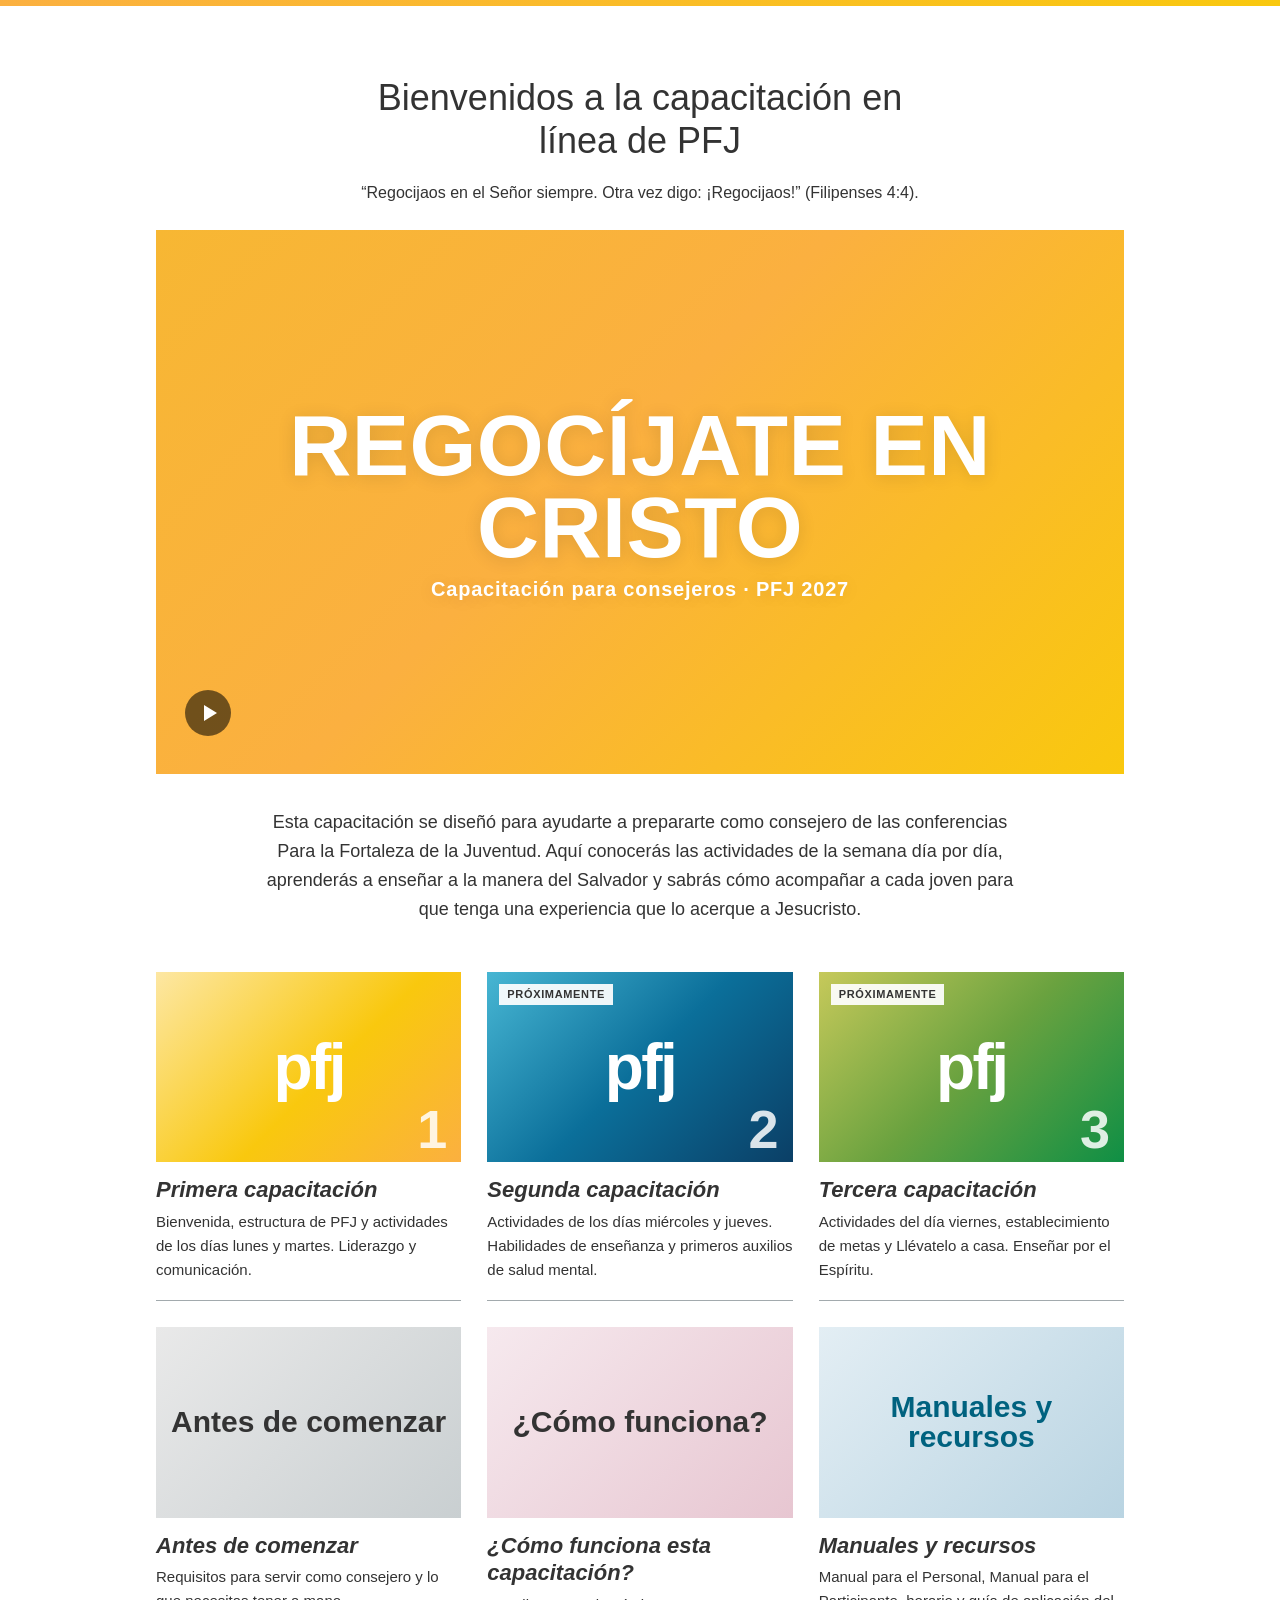
==== index.html @ 68f56d25 "Agregar página de inicio que lleva a la capacitación Co-Authored-By: Claude Opus 5.5 <noreply@anthro" ====
<!DOCTYPE html>
<html lang="es">
<head>
  <meta charset="utf-8">
  <meta name="viewport" content="width=device-width, initial-scale=1">
  <title>Capacitación PFJ</title>
  <meta http-equiv="refresh" content="0; url=capacitacion-online/">
  <link rel="canonical" href="capacitacion-online/">
</head>
<body>
  <p>Redirigiendo a la <a href="capacitacion-online/">capacitación</a>…</p>
</body>
</html>
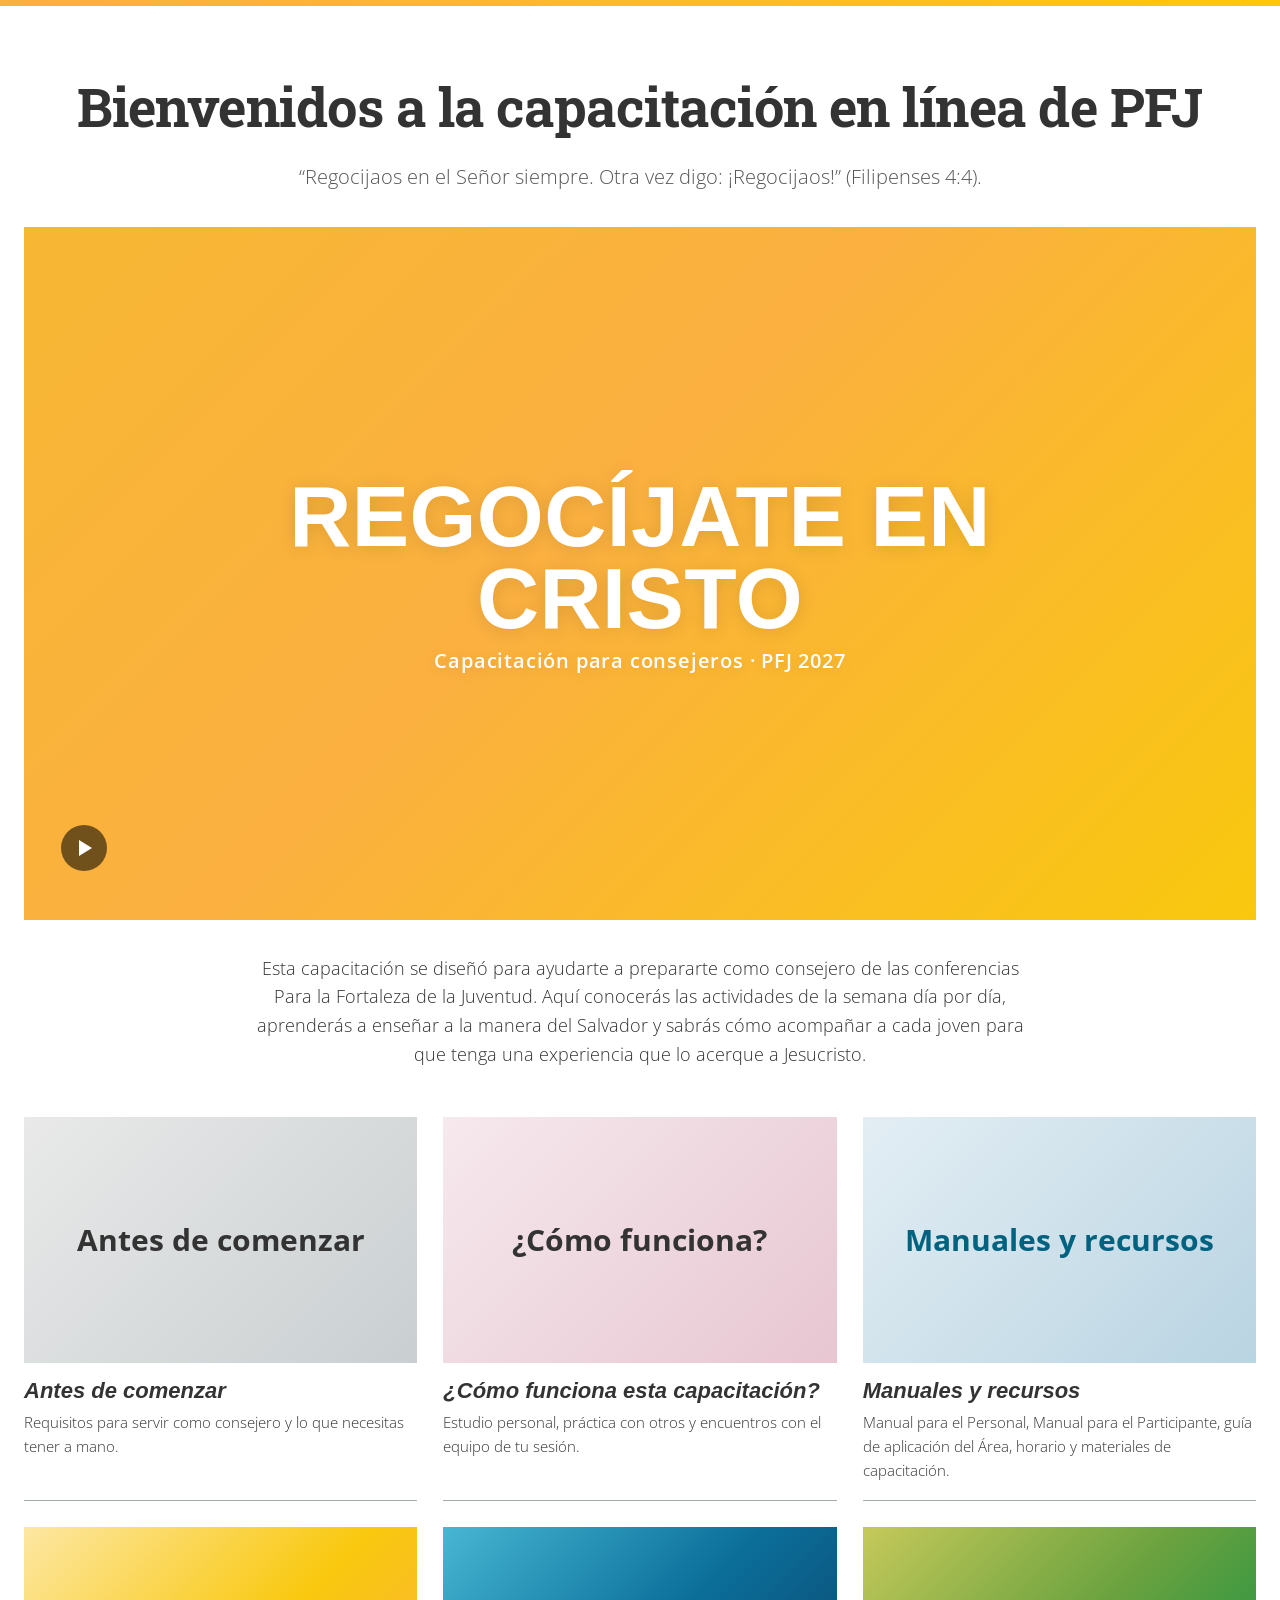
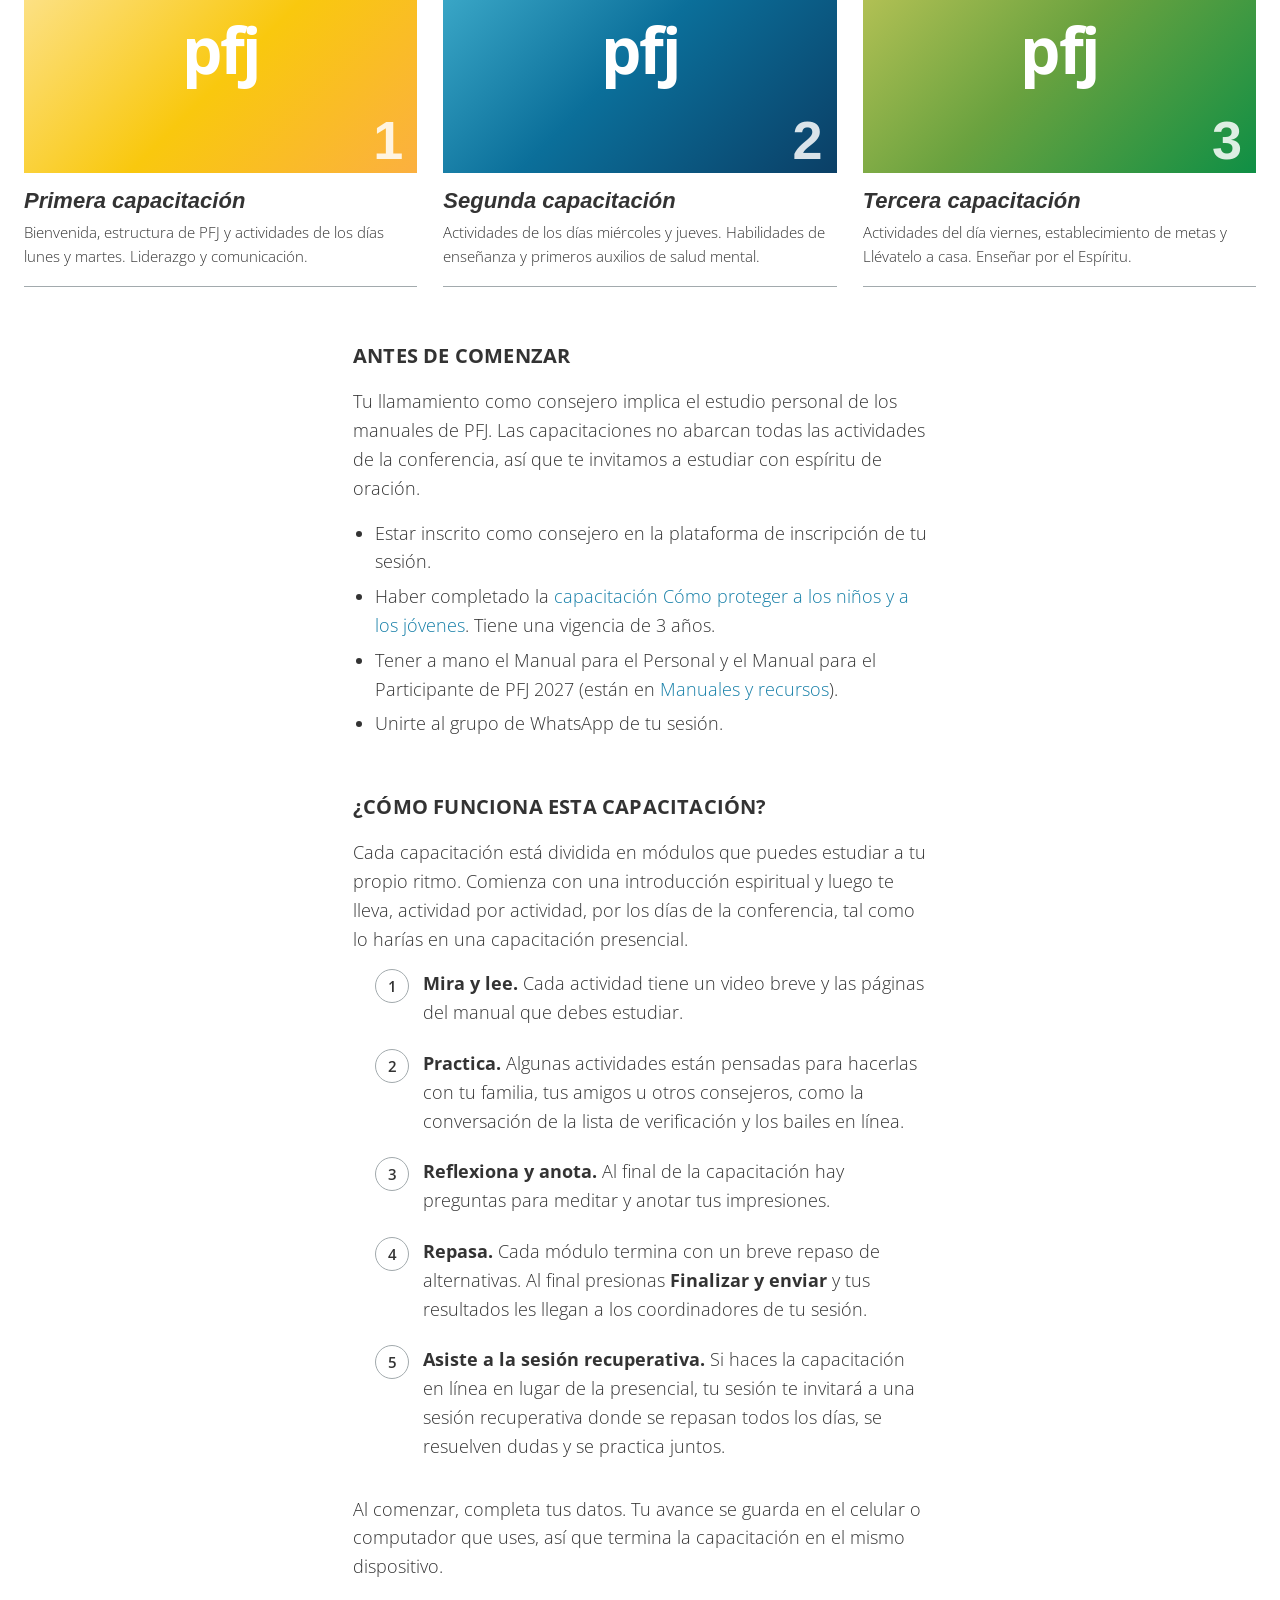
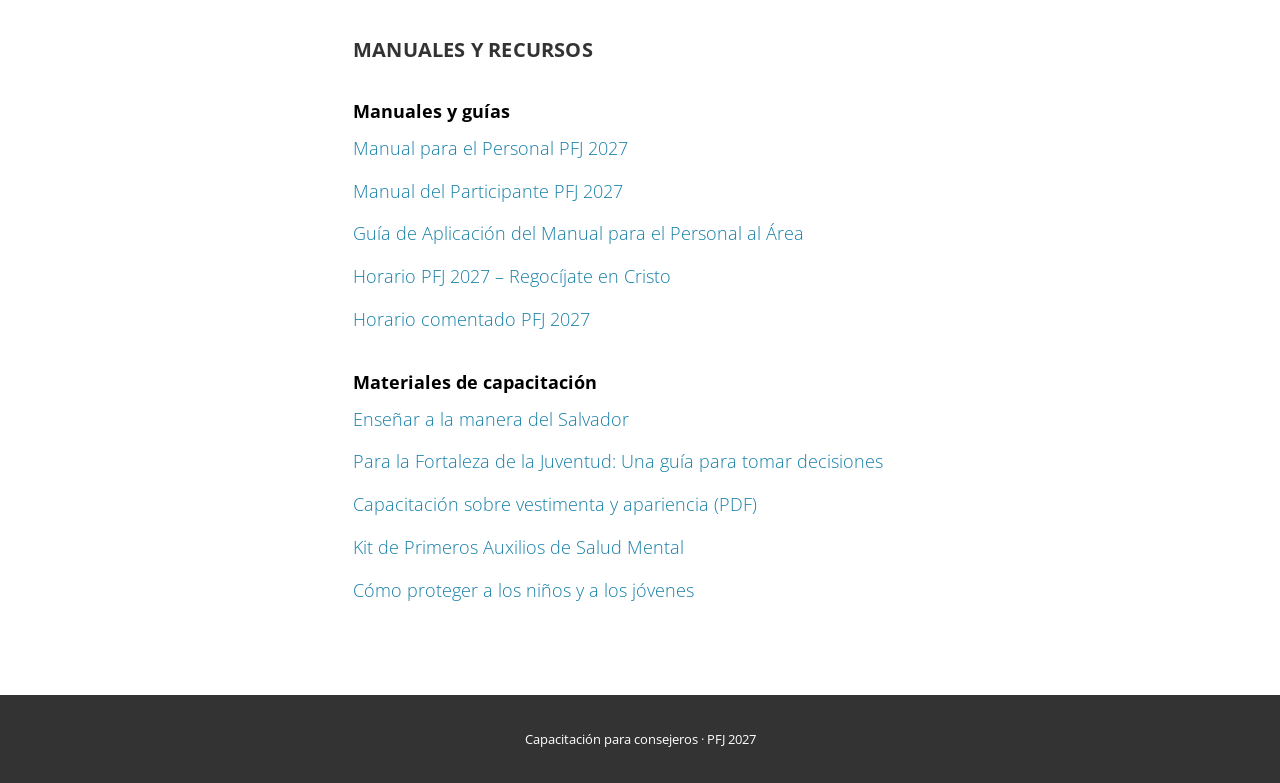
==== commit 491cd5f9: "Miniaturas para compartir el link, tercera capacitación y ajustes - Imagen de vista previa (WhatsApp" ====
--- a/index.html
+++ b/index.html
@@ -4,6 +4,17 @@
   <meta charset="utf-8">
   <meta name="viewport" content="width=device-width, initial-scale=1">
   <title>Capacitación PFJ</title>
+  <meta name="description" content="Regocíjate en Cristo. Prepárate como consejero de PFJ 2027 a tu propio ritmo.">
+  <meta property="og:type" content="website">
+  <meta property="og:site_name" content="Capacitación PFJ 2027">
+  <meta property="og:title" content="Capacitación en línea para consejeros · PFJ 2027">
+  <meta property="og:description" content="Regocíjate en Cristo. Prepárate como consejero de PFJ 2027 a tu propio ritmo.">
+  <meta property="og:url" content="https://pfj-sudamerica-sur.github.io/">
+  <meta property="og:image" content="https://pfj-sudamerica-sur.github.io/capacitacion-online/img/miniatura.jpg">
+  <meta property="og:image:width" content="1200">
+  <meta property="og:image:height" content="630">
+  <meta property="og:image:alt" content="Capacitación en línea para consejeros · PFJ 2027">
+  <meta name="twitter:card" content="summary_large_image">
   <meta http-equiv="refresh" content="0; url=capacitacion-online/">
   <link rel="canonical" href="capacitacion-online/">
 </head>
